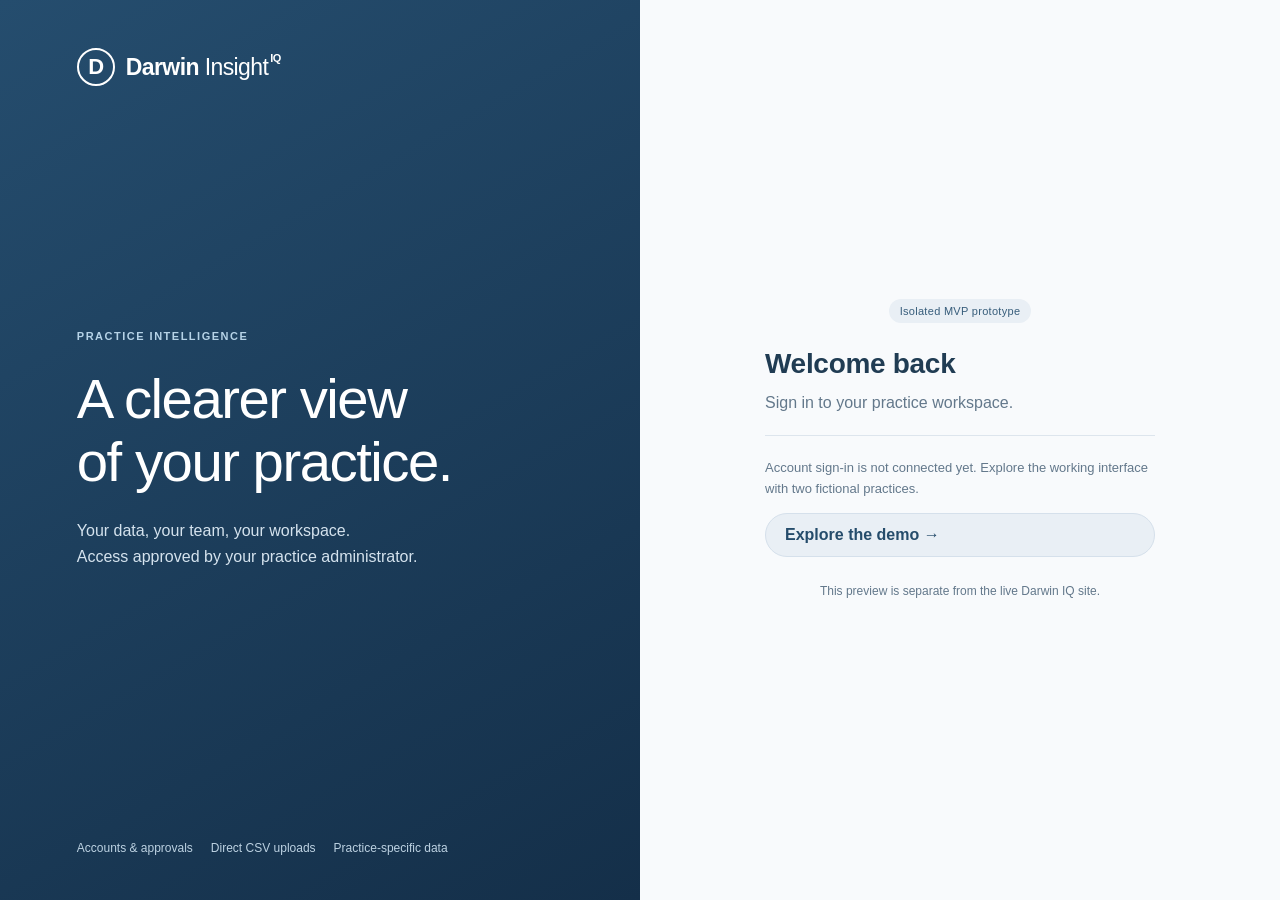
==== prototype/index.html @ 77343e8e "Build isolated multi-practice MVP with Supabase permissions and direct imports" ====
<!doctype html>
<html lang="en"><head><meta charset="utf-8"><meta name="viewport" content="width=device-width,initial-scale=1"><title>Darwin Insight IQ · Practice prototype</title><meta name="description" content="An isolated prototype for practice accounts, approvals and direct Rapid Health uploads."><link rel="stylesheet" href="styles.css"><script src="config.js" defer></script><script src="vendor/papaparse.min.js" defer></script><script src="../direct-rh.js" defer></script><script type="module" src="app.mjs"></script></head>
<body>
<div id="notice" class="notice" role="status" aria-live="polite" hidden></div>
<section id="login" class="login-layout">
 <div class="login-intro"><div class="brand"><span class="brand-mark" aria-hidden="true">D</span><span>Darwin <strong>Insight</strong><sup>IQ</sup></span></div><span class="eyebrow">PRACTICE INTELLIGENCE</span><h1>A clearer view<br>of your practice.</h1><p>Your data, your team, your workspace.<br>Access approved by your practice administrator.</p><div class="intro-bottom"><span>Accounts & approvals</span><span>Direct CSV uploads</span><span>Practice-specific data</span></div></div>
 <div class="login-right"><span class="prototype-pill">Isolated MVP prototype</span><div class="login-card"><h2 id="authHeading">Welcome back</h2><p id="authDescription">Sign in to your practice workspace.</p>
  <form id="loginForm"><label>Email address<input id="email" type="email" autocomplete="username" required></label><label>Password<input id="password" type="password" autocomplete="current-password" required></label><button class="primary" type="submit">Sign in</button><button id="forgotPassword" class="text-button" type="button">Forgot password?</button></form>
  <form id="signupForm" hidden><label>Email address<input id="signupEmail" type="email" autocomplete="username" required></label><label>Create password<input id="signupPassword" type="password" autocomplete="new-password" minlength="12" required></label><p class="subtle">Use at least 12 characters. Your administrator must approve access after you accept the invitation.</p><button class="primary" type="submit">Create invited account</button><button id="returnLogin" class="text-button" type="button">I already have an account</button></form>
  <button id="showSignup" class="text-button" type="button" hidden>Create an account for this invitation</button>
  <form id="recoveryForm" hidden><label>New password<input id="newPassword" type="password" autocomplete="new-password" minlength="12" required></label><button class="primary" type="submit">Save new password</button></form>
  <div id="previewChoice" class="preview-choice"><p>Account sign-in is not connected yet. Explore the working interface with two fictional practices.</p><button id="enterDemo" class="secondary" type="button">Explore the demo <span aria-hidden="true">→</span></button></div>
 </div><p class="login-footer">This preview is separate from the live Darwin IQ site.</p></div>
</section>
<div id="workspace" hidden>
 <div id="demoBar" class="demo-bar" hidden><span><strong>Demo mode</strong> · Fictional data, kept only for this visit. No real authentication.</span><label>Preview as <select id="demoIdentity"><option value="platform">Platform administrator</option><option value="admin">Darwin administrator</option><option value="viewer">Darwin viewer</option><option value="other">Riverside viewer</option><option value="pending">Awaiting approval</option></select></label></div>
 <header class="app-header"><div class="header-main"><div class="brand"><span class="brand-mark" aria-hidden="true">D</span><span>Darwin <strong>Insight</strong><sup>IQ</sup></span></div><span class="prototype-pill">MVP prototype</span><div class="account"><span id="accountEmail"></span><small id="accountRole"></small></div><button id="signOut" class="header-button" type="button">Sign out</button></div><nav aria-label="Workspace navigation"><button data-view="home" type="button">Overview</button><button data-view="rapid" type="button">Rapid Health</button><button id="usersTab" data-view="users" type="button">Users & approvals</button><button id="practicesTab" data-view="practices" type="button">Practices</button></nav></header>
 <main><div class="workspace-heading"><div><span class="eyebrow">YOUR WORKSPACE</span><h1 id="practiceHeading">Practice workspace</h1></div><div class="workspace-controls"><label>Practice<select id="practiceSelect" aria-label="Select authorised practice"></select></label><button id="refresh" class="secondary" type="button">Refresh</button></div></div>
 <section id="pendingPanel" class="panel" hidden><h2>Approval required</h2><p id="pendingMessage">Your account cannot access practice data yet.</p><form id="redeemForm"><label>Invitation code<input id="inviteCode" autocomplete="off" placeholder="Paste your invitation code"></label><button class="primary" type="submit">Accept invitation</button></form></section>
 <div id="content"></div>
 </main>
</div>
<dialog id="importDialog"><form method="dialog"><h2>Confirm Rapid Health import</h2><p id="importSummary"></p><p class="subtle">Only requests after the latest saved request minute will be added. Earlier records and updates to them are ignored. The original CSV is not retained.</p><div class="dialog-actions"><button value="cancel" class="secondary">Cancel</button><button value="confirm" class="primary">Import new records</button></div></form></dialog>
</body></html>
---- prototype/styles.css ----
:root{font-family:Arial,Helvetica,sans-serif;color:#203c53;background:#f3f6f9;font-synthesis:none;--blue:#3c6487;--ink:#18344d;--muted:#63788b;--line:#dde5ed;--green:#287258}*{box-sizing:border-box}body{margin:0}button,input,select{font:inherit}button{cursor:pointer;border:0;border-radius:24px;padding:11px 19px;font-weight:600;min-height:44px;transition:background .15s}button:disabled{opacity:.5;cursor:wait}button:focus-visible,a:focus-visible{outline:3px solid #66acd8;outline-offset:3px}.primary{background:var(--blue);color:#fff}.primary:hover{background:#294e70}.secondary{background:#e9eff5;color:#254c6b;border:1px solid #d5e0eb}.secondary:hover{background:#dce8f2}.text-button{background:transparent;color:var(--blue);padding:10px 0;font-size:14px}label{display:grid;gap:8px;font-size:13px;font-weight:600}input,select{border:1px solid #c6d4e0;background:#fff;color:var(--ink);border-radius:9px;padding:12px;min-height:44px;max-width:100%;width:100%}input:focus,select:focus{outline:2px solid #8fbad8;outline-offset:1px}form{display:grid;gap:18px}h1,h2,h3,p{margin:0}h1{font-size:28px;line-height:1.2;letter-spacing:-.5px}h2{font-size:20px;letter-spacing:-.3px}h3{font-size:16px}p{line-height:1.6}small,.subtle{font-size:13px;color:var(--muted);line-height:1.6}.brand{display:flex;align-items:center;gap:11px;font-size:23px;font-weight:600;letter-spacing:-.6px;white-space:nowrap}.brand strong{font-weight:400}.brand sup{font-size:11px;margin-left:2px;position:relative;top:-4px}.brand-mark{display:grid;place-items:center;width:38px;height:38px;border:2px solid currentColor;border-radius:50%;font-size:22px}.eyebrow{font-size:11px;font-weight:700;letter-spacing:1.5px;color:var(--muted)}.prototype-pill{font-size:11px;letter-spacing:.3px;display:inline-block;border-radius:20px;padding:6px 11px;background:#e9eff5;color:#375d7b;white-space:nowrap}.login-layout{display:grid;grid-template-columns:1fr 1fr;min-height:100vh}.login-intro{background:linear-gradient(150deg,#254d6e,#142f49);color:#fff;padding:52px clamp(26px,6vw,100px);display:flex;flex-direction:column;align-items:flex-start;justify-content:center;gap:25px;position:relative}.login-intro .brand{position:absolute;top:48px}.login-intro .eyebrow{color:#b6d3e7}.login-intro h1{font-size:clamp(36px,4.4vw,64px);font-weight:500;line-height:1.12;letter-spacing:-1.5px}.login-intro p{color:#d5e3ee;font-size:16px}.intro-bottom{position:absolute;bottom:45px;left:clamp(26px,6vw,100px);right:25px;display:flex;gap:18px;flex-wrap:wrap;font-size:12px;color:#bdd2e2}.login-right{padding:45px 30px;display:flex;flex-direction:column;align-items:center;justify-content:center;gap:25px;background:#f8fafc}.login-card{width:min(100%,390px);display:grid;gap:20px}.login-card h2{font-size:28px}.login-card>p{color:var(--muted);margin-top:-10px}.login-footer{font-size:12px;color:var(--muted);text-align:center}.preview-choice{border-top:1px solid var(--line);padding-top:22px;display:grid;gap:13px}.preview-choice p{font-size:13px;color:var(--muted)}.preview-choice button{text-align:left}.notice{position:sticky;top:0;z-index:15;padding:13px 24px;background:#e5f3ec;color:#20533d;font-size:14px;border-bottom:1px solid #bdd9c9}.notice.error{background:#fff0ed;color:#923728;border-color:#edc9c2}.app-header{background:var(--blue);color:#fff}.header-main{background:#527595;display:flex;align-items:center;gap:16px;max-width:none;padding:17px max(24px,calc((100vw - 1280px)/2));flex-wrap:wrap}.header-main .prototype-pill{background:#ffffff1c;color:#eaf2f8}.account{margin-left:auto;display:grid;gap:4px;font-size:13px}.account small{color:#dce7f1;font-size:11px}.header-button{background:#ffffff1a;color:#fff;border:1px solid #ffffff3b;font-size:12px;padding:8px 14px}.app-header nav{display:flex;gap:8px;padding:9px max(24px,calc((100vw - 1280px)/2));flex-wrap:wrap}.app-header nav button{background:transparent;color:#e9f1f7;border:1px solid #ffffff35;font-size:13px;min-height:40px;padding:8px 17px}.app-header nav button[aria-current=page]{background:#fff;color:#315879;border-color:#fff}.demo-bar{display:flex;align-items:center;justify-content:space-between;gap:16px;padding:10px 24px;background:#fff4d9;color:#6b562c;font-size:12px}.demo-bar label{display:flex;align-items:center;gap:8px;white-space:nowrap;font-size:12px}.demo-bar select{font-size:12px;min-height:34px;padding:6px 10px;width:auto;background:#fffaf0;border-color:#e0cfa9}main{max-width:1328px;margin:auto;padding:30px 24px 60px}.workspace-heading{display:flex;justify-content:space-between;align-items:center;gap:20px;margin-bottom:28px}.workspace-heading h1{margin-top:7px}.workspace-controls{display:flex;gap:12px;align-items:flex-end}.workspace-controls label{min-width:210px}.panel{background:#fff;border:1px solid #e0e7ee;border-radius:14px;padding:25px;margin-bottom:20px;box-shadow:0 3px 9px #17344f04}.panel-header{display:flex;justify-content:space-between;align-items:center;gap:15px;margin-bottom:20px;flex-wrap:wrap}.panel p{margin-top:8px}.split{display:grid;grid-template-columns:minmax(0,1.4fr) minmax(280px,1fr);gap:20px}.metric-row{display:grid;grid-template-columns:repeat(3,minmax(0,1fr));gap:18px;margin-bottom:20px}.metric{background:#fff;border:1px solid var(--line);border-radius:13px;padding:22px}.metric .label{display:block;color:var(--muted);font-size:12px;margin-bottom:10px}.metric .value{font-size:26px;font-weight:600;letter-spacing:-.5px;overflow-wrap:anywhere}.metric .detail{display:block;font-size:12px;color:var(--muted);margin-top:8px}.table-scroll{overflow-x:auto}table{border-collapse:collapse;width:100%;font-size:13px}th{text-align:left;padding:13px 12px;background:#f4f7fa;color:#586f83;font-size:12px;font-weight:600;border-bottom:1px solid var(--line);white-space:nowrap}td{padding:15px 12px;border-bottom:1px solid #e9eef3}tbody tr:last-child td{border-bottom:0}.numeric{text-align:right;font-variant-numeric:tabular-nums}.averages{min-width:740px}.averages th:not(:first-child),.averages td:not(:first-child){text-align:right}.averages td:first-child{font-weight:600;white-space:nowrap}.averages caption{text-align:left;color:var(--muted);font-size:12px;line-height:1.6;padding-bottom:18px}.upload-zone{border:2px dashed #c4d3e1;border-radius:12px;padding:30px 20px;text-align:center;background:#f8fafc;display:grid;gap:10px;justify-items:center}.upload-zone.drag-over{border-color:#3c6487;background:#eaf3fa}.upload-zone p{font-size:13px;color:var(--muted);max-width:450px}.upload-zone input{max-width:320px;font-size:13px;background:#fff}.badge{font-size:11px;border-radius:20px;padding:5px 9px;display:inline-block;background:#edf2f6;color:#526b80}.badge.approved{background:#e6f3ec;color:#286549}.badge.pending{background:#fff4db;color:#8a671d}.badge.suspended{background:#fcebe8;color:#953d31}.actions{display:flex;gap:7px;flex-wrap:wrap}.actions button{font-size:12px;padding:6px 12px;min-height:36px}.empty{color:var(--muted);padding:28px 0;text-align:center;font-size:14px}.invite-result{padding:13px;background:#eef5fa;border-radius:9px;margin-top:15px;overflow-wrap:anywhere;font-size:13px}.invite-result a{color:#254f73}dialog{border:1px solid var(--line);border-radius:16px;padding:28px;max-width:min(530px,calc(100vw - 32px));color:var(--ink);box-shadow:0 15px 60px #102a4430}dialog::backdrop{background:#152b4655}.dialog-actions{display:flex;justify-content:flex-end;gap:12px;margin-top:5px}#redeemForm{margin-top:20px;max-width:500px}[hidden]{display:none!important}@media(max-width:900px){.split{grid-template-columns:1fr}.login-intro{padding:90px 30px}.login-intro .brand{top:28px;font-size:20px}.intro-bottom{bottom:25px;left:30px}.metric-row{gap:10px}.metric{padding:17px}.metric .value{font-size:22px}}@media(max-width:650px){.login-layout{grid-template-columns:1fr}.login-intro{min-height:290px;padding:100px 25px 70px}.login-intro h1{font-size:34px}.login-intro p{display:none}.login-intro .eyebrow{display:none}.intro-bottom{font-size:10px;gap:12px;left:25px}.login-right{padding:30px 24px 45px}.header-main{padding:15px 18px;gap:12px}.header-main .brand{font-size:19px}.header-main .brand-mark{width:32px;height:32px;font-size:18px}.header-main>.prototype-pill{display:none}.account{font-size:11px}.app-header nav{padding:8px 15px;gap:6px}.app-header nav button{font-size:12px;min-height:44px;padding:8px 12px}.workspace-heading{align-items:stretch;flex-direction:column;gap:18px}.workspace-controls{width:100%}.workspace-controls label{flex:1;min-width:0}.workspace-heading h1{font-size:25px}main{padding:24px 16px 50px}.metric-row{grid-template-columns:1fr}.metric{display:grid;grid-template-columns:1fr auto;gap:5px}.metric .label{margin:0;align-self:center}.metric .value{font-size:23px}.metric .detail{grid-column:1/-1;margin:0}.panel{padding:19px 16px}.demo-bar{flex-direction:column;align-items:flex-start;padding:10px 16px}.demo-bar label{width:100%}.demo-bar select{flex:1;min-width:0}.account{margin-left:auto}.header-button{min-height:44px}input,select{font-size:16px}.actions button{min-height:44px}.brand{white-space:normal}}@media(prefers-reduced-motion:reduce){*{transition:none!important}}
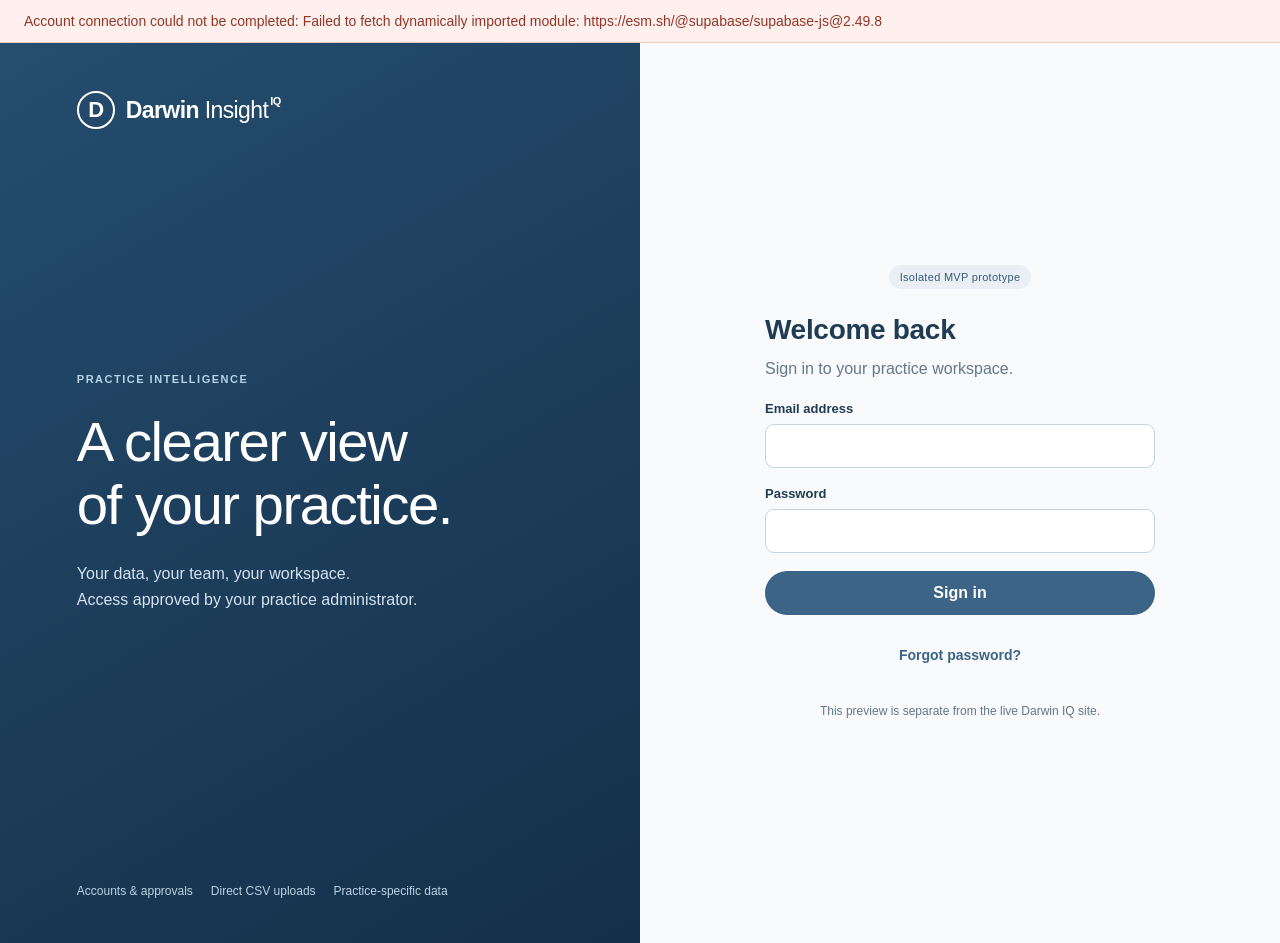
==== commit b4c01f74: "Connect test Supabase project and secure initial administrator setup" ====
--- a/prototype/index.html
+++ b/prototype/index.html
@@ -1,5 +1,5 @@
 <!doctype html>
-<html lang="en"><head><meta charset="utf-8"><meta name="viewport" content="width=device-width,initial-scale=1"><title>Darwin Insight IQ · Practice prototype</title><meta name="description" content="An isolated prototype for practice accounts, approvals and direct Rapid Health uploads."><link rel="stylesheet" href="styles.css"><script src="config.js" defer></script><script src="vendor/papaparse.min.js" defer></script><script src="../direct-rh.js" defer></script><script type="module" src="app.mjs"></script></head>
+<html lang="en"><head><meta charset="utf-8"><meta name="viewport" content="width=device-width,initial-scale=1"><title>Darwin Insight IQ · Practice prototype</title><meta name="description" content="An isolated prototype for practice accounts, approvals and direct Rapid Health uploads."><link rel="stylesheet" href="styles.css"><script src="config.js?v=20261105-connected" defer></script><script src="vendor/papaparse.min.js" defer></script><script src="../direct-rh.js" defer></script><script type="module" src="app.mjs?v=20261105-connected"></script></head>
 <body>
 <div id="notice" class="notice" role="status" aria-live="polite" hidden></div>
 <section id="login" class="login-layout">
